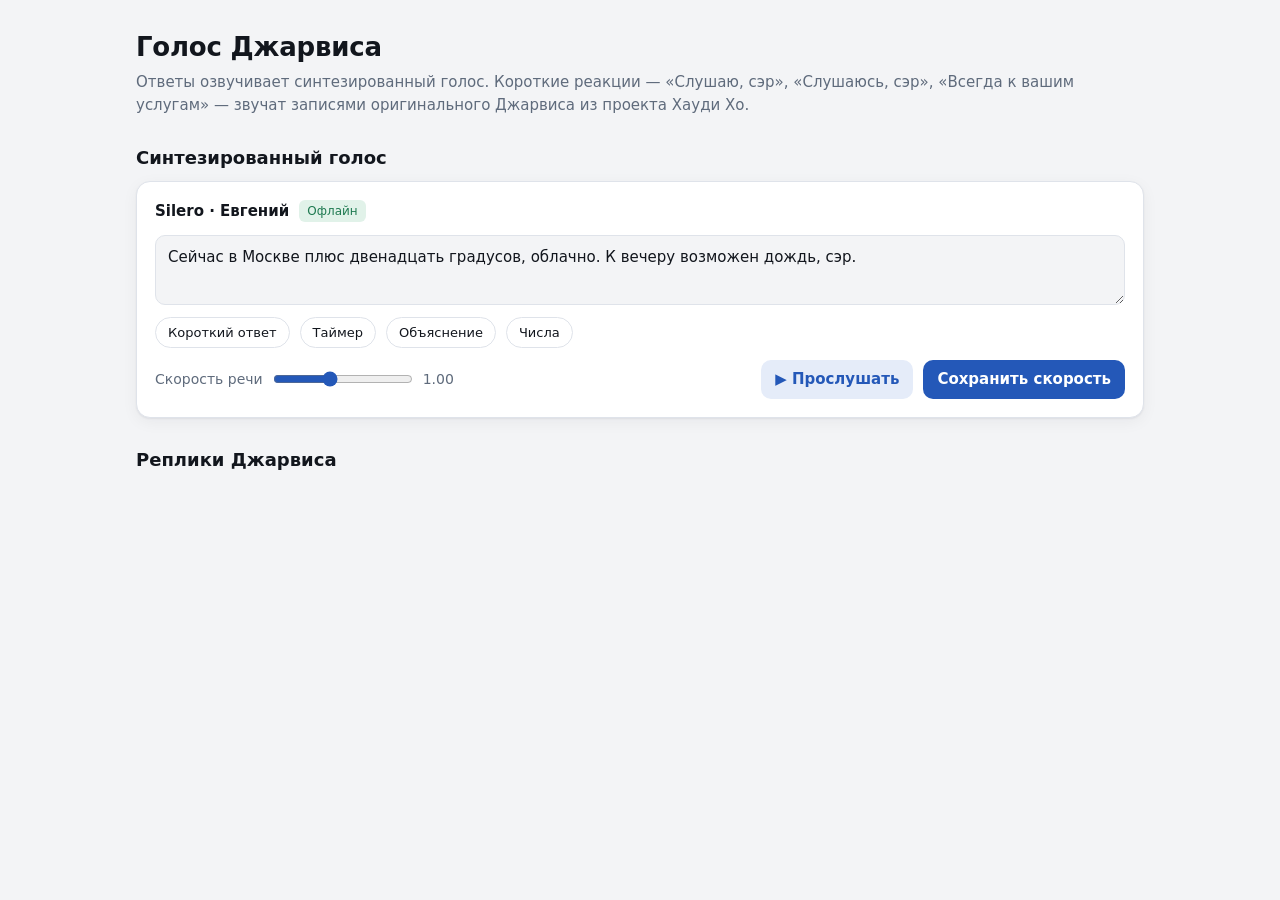
==== assistant/voicelab/static/index.html @ f2ddba7c "- Голосовой ассистент «Джарвис» для Windows: трей, кодовое слово «Джарвис», распознавание GigaAM, го" ====
<!doctype html>
<html lang="ru">
<head>
<meta charset="utf-8">
<meta name="viewport" content="width=device-width, initial-scale=1">
<title>Голос Джарвиса</title>
<style>
  :root {
    --bg: #f3f4f6; --panel: #ffffff; --text: #12161d; --muted: #5f6b7c; --line: #dfe3ea;
    --accent: #2458b8; --accent-soft: #e5ecf9; --good: #1f7a51; --good-soft: #e1f2e9;
    --shadow: 0 1px 2px rgba(15,25,40,.06), 0 4px 16px rgba(15,25,40,.05);
  }
  @media (prefers-color-scheme: dark) {
    :root {
      --bg: #0c0f14; --panel: #151a22; --text: #e6eaf1; --muted: #8b96a8; --line: #252c38;
      --accent: #6d9bf0; --accent-soft: #1a2740; --good: #4cc38a; --good-soft: #14302a; --shadow: none;
    }
  }
  * { box-sizing: border-box; }
  body { margin: 0; background: var(--bg); color: var(--text); font: 15px/1.5 "Segoe UI", system-ui, sans-serif; }
  main { max-width: 1040px; margin: 0 auto; padding: 28px 16px 64px; }
  h1 { font-size: 26px; margin: 0 0 4px; letter-spacing: -.2px; }
  .sub { color: var(--muted); margin: 0 0 22px; }
  h2 { font-size: 18px; margin: 28px 0 10px; }
  .panel { background: var(--panel); border: 1px solid var(--line); border-radius: 14px; padding: 18px; box-shadow: var(--shadow); }
  textarea { width: 100%; min-height: 70px; resize: vertical; border-radius: 10px; border: 1px solid var(--line);
             background: var(--bg); color: var(--text); padding: 10px 12px; font: inherit; }
  .row { display: flex; gap: 10px; flex-wrap: wrap; align-items: center; margin-top: 12px; }
  .chip { border: 1px solid var(--line); background: transparent; color: var(--text); border-radius: 999px; padding: 5px 12px;
          font: inherit; font-size: 13px; cursor: pointer; }
  .chip:hover { border-color: var(--accent); }
  .chip.playing { border-color: var(--accent); background: var(--accent-soft); }
  .chip small { color: var(--muted); }
  label.inline { display: inline-flex; gap: 8px; align-items: center; color: var(--muted); font-size: 14px; }
  input[type=range] { accent-color: var(--accent); width: 140px; }
  .btn { border: none; border-radius: 10px; padding: 8px 14px; font: inherit; font-weight: 600; cursor: pointer; }
  .btn.primary { background: var(--accent); color: #fff; }
  .btn.ghost { background: var(--accent-soft); color: var(--accent); }
  .btn:disabled { opacity: .55; cursor: default; }
  .metrics { color: var(--muted); font-size: 13px; font-variant-numeric: tabular-nums; }
  .badge { font-size: 12px; padding: 2px 8px; border-radius: 6px; background: var(--good-soft); color: var(--good); }
  .grid { display: grid; grid-template-columns: repeat(auto-fill, minmax(300px, 1fr)); gap: 14px; }
  .card { display: flex; flex-direction: column; gap: 10px; }
  .card.selected { border-color: var(--accent); box-shadow: 0 0 0 2px var(--accent-soft); }
  .card h3 { margin: 0; font-size: 16px; }
  .card p { margin: 0; color: var(--muted); font-size: 13.5px; }
  .reactions { display: flex; flex-wrap: wrap; gap: 6px; }
  .actions { margin-top: auto; }
  ul { margin: 6px 0 0; padding-left: 18px; color: var(--muted); font-size: 13.5px; }
  .toast { position: fixed; left: 50%; bottom: 24px; transform: translateX(-50%) translateY(20px); opacity: 0;
           background: var(--text); color: var(--bg); padding: 10px 16px; border-radius: 10px; transition: .25s; pointer-events: none; }
  .toast.show { opacity: 1; transform: translateX(-50%); }
</style>
</head>
<body>
<main>
  <h1>Голос Джарвиса</h1>
  <p class="sub">Ответы озвучивает синтезированный голос. Короткие реакции — «Слушаю, сэр», «Слушаюсь, сэр», «Всегда к вашим услугам» —
    звучат записями оригинального Джарвиса из проекта Хауди Хо.</p>

  <h2>Синтезированный голос</h2>
  <section class="panel">
    <div class="row" style="margin-top:0">
      <b id="voiceTitle">Silero · Евгений</b><span class="badge">Офлайн</span>
      <span class="metrics" id="synthMetrics"></span>
    </div>
    <ul id="voiceNotes"></ul>
    <div class="row"><textarea id="text"></textarea></div>
    <div class="row" id="presets"></div>
    <div class="row">
      <label class="inline">Скорость речи <input type="range" id="rate" min="0.8" max="1.3" step="0.05" value="1"> <span id="rateVal">1.00</span></label>
      <span style="flex:1"></span>
      <button class="btn ghost" id="speak">▶ Прослушать</button>
      <button class="btn primary" id="saveRate">Сохранить скорость</button>
    </div>
  </section>

  <h2>Реплики Джарвиса</h2>
  <div class="grid" id="packs"></div>
</main>
<div class="toast" id="toast"></div>

<script>
const PRESETS = {
  "Короткий ответ": "Сейчас в Москве плюс двенадцать градусов, облачно. К вечеру возможен дождь, сэр.",
  "Таймер": "Хорошо, через пятнадцать минут напомню: выключить плиту.",
  "Объяснение": "Оперативная память — это рабочий стол, а диск — шкаф. На столе всё под рукой, но места мало.",
  "Числа": "Курс доллара — 92 рубля 40 копеек, биткоин подорожал на 3,5%.",
};
const $ = (id) => document.getElementById(id);
const state = { pack: "", packs: [], audio: null, playingChip: null };

function toast(msg) {
  const t = $("toast"); t.textContent = msg; t.classList.add("show");
  clearTimeout(t._h); t._h = setTimeout(() => t.classList.remove("show"), 2600);
}

async function playUrl(url, init) {
  if (state.audio) state.audio.pause();
  const r = await fetch(url, init);
  if (!r.ok) throw new Error((await r.json().catch(() => ({}))).detail || r.statusText);
  const blob = await r.blob();
  const src = URL.createObjectURL(blob);
  state.audio = new Audio(src);
  await state.audio.play();
  await new Promise(res => { state.audio.onended = res; state.audio.onpause = res; });
  URL.revokeObjectURL(src);
  return r;
}

async function speak() {
  $("synthMetrics").textContent = "синтез…";
  try {
    const t0 = performance.now();
    const r = await fetch("/api/synth", { method: "POST", headers: { "Content-Type": "application/json" },
      body: JSON.stringify({ text: $("text").value, rate: +$("rate").value }) });
    const ms = r.headers.get("X-Synth-Ms"), sec = +r.headers.get("X-Audio-Sec");
    $("synthMetrics").textContent = `синтез ${ms} мс · звук ${sec.toFixed(1)} с`;
    const src = URL.createObjectURL(await r.blob());
    if (state.audio) state.audio.pause();
    state.audio = new Audio(src); await state.audio.play();
  } catch (e) { $("synthMetrics").textContent = "Ошибка: " + e.message; }
}

function renderPacks() {
  const box = $("packs"); box.innerHTML = "";
  const all = [...state.packs, { id: "none", title: "Без реплик — только синтезированный голос и короткие сигналы", reactions: [] }];
  for (const p of all) {
    const card = document.createElement("div");
    card.className = "panel card" + (p.id === state.pack ? " selected" : "");
    const [name, ...rest] = p.title.split(" — ");
    card.innerHTML = `<h3>${name}</h3><p>${rest.join(" — ")}</p><div class="reactions"></div>
      <div class="actions"><button class="btn primary" ${p.id === state.pack ? "disabled" : ""}>${p.id === state.pack ? "Используется" : "Выбрать"}</button></div>`;
    const reactions = card.querySelector(".reactions");
    for (const r of p.reactions) {
      for (let i = 0; i < r.count; i++) {
        const chip = document.createElement("button");
        chip.className = "chip";
        chip.innerHTML = r.count > 1 ? `${r.title} <small>${i + 1}</small>` : r.title;
        chip.onclick = async () => {
          document.querySelectorAll(".chip.playing").forEach(c => c.classList.remove("playing"));
          chip.classList.add("playing");
          try { await playUrl(`/api/clip/${p.id}/${r.key}/${i}`); } catch (e) { toast(e.message); }
          chip.classList.remove("playing");
        };
        reactions.appendChild(chip);
      }
    }
    card.querySelector(".btn").onclick = () => select(p.id);
    box.appendChild(card);
  }
}

async function select(packId) {
  const r = await fetch("/api/select", { method: "POST", headers: { "Content-Type": "application/json" },
    body: JSON.stringify({ pack: packId, rate: +$("rate").value }) });
  if (!r.ok) { toast("Не удалось сохранить"); return; }
  state.pack = (await r.json()).pack;
  renderPacks();
  toast("Сохранено — Джарвис уже использует этот выбор");
}

async function init() {
  const box = $("presets");
  for (const [name, text] of Object.entries(PRESETS)) {
    const b = document.createElement("button");
    b.className = "chip"; b.textContent = name; b.onclick = () => { $("text").value = text; };
    box.appendChild(b);
  }
  $("text").value = PRESETS["Короткий ответ"];
  const data = await (await fetch("/api/state")).json();
  state.pack = data.pack; state.packs = data.packs;
  $("voiceTitle").textContent = data.voice.title;
  $("voiceNotes").innerHTML = [...data.voice.pros, ...data.voice.cons].map(x => `<li>${x}</li>`).join("");
  $("rate").value = data.rate; $("rateVal").textContent = (+data.rate).toFixed(2);
  $("rate").oninput = () => { $("rateVal").textContent = (+$("rate").value).toFixed(2); };
  $("speak").onclick = speak;
  $("saveRate").onclick = () => select(state.pack);
  renderPacks();
}
init();
</script>
</body>
</html>
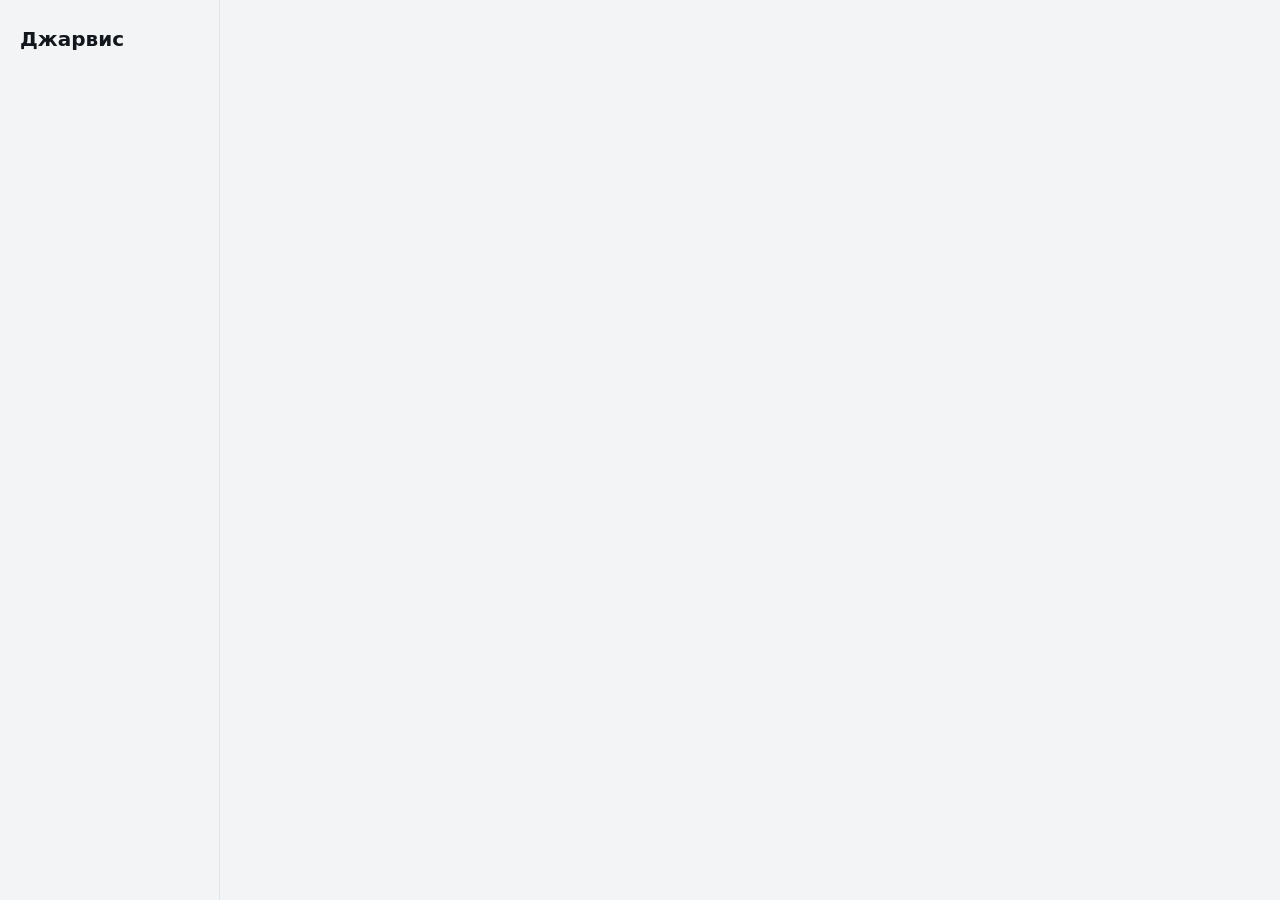
==== commit 41796c0e: "- Клон голоса Джарвиса для любых ответов (ESpeech-TTS-1 / F5-TTS по записям пакетов, видеокарта), вы" ====
--- a/assistant/voicelab/static/index.html
+++ b/assistant/voicelab/static/index.html
@@ -3,180 +3,323 @@
 <head>
 <meta charset="utf-8">
 <meta name="viewport" content="width=device-width, initial-scale=1">
-<title>Голос Джарвиса</title>
+<title>Настройки Джарвиса</title>
 <style>
   :root {
-    --bg: #f3f4f6; --panel: #ffffff; --text: #12161d; --muted: #5f6b7c; --line: #dfe3ea;
-    --accent: #2458b8; --accent-soft: #e5ecf9; --good: #1f7a51; --good-soft: #e1f2e9;
-    --shadow: 0 1px 2px rgba(15,25,40,.06), 0 4px 16px rgba(15,25,40,.05);
+    --bg: #f3f4f6; --panel: #ffffff; --text: #12161d; --muted: #5f6b7c; --line: #dfe3ea; --input: #f7f8fa;
+    --accent: #2458b8; --accent-soft: #e5ecf9; --good: #1f7a51; --good-soft: #e1f2e9; --warn: #9a5b00; --warn-soft: #fbefdc;
+    --bad: #b3413f; --shadow: 0 1px 2px rgba(15,25,40,.06), 0 4px 16px rgba(15,25,40,.05);
   }
   @media (prefers-color-scheme: dark) {
     :root {
-      --bg: #0c0f14; --panel: #151a22; --text: #e6eaf1; --muted: #8b96a8; --line: #252c38;
-      --accent: #6d9bf0; --accent-soft: #1a2740; --good: #4cc38a; --good-soft: #14302a; --shadow: none;
+      --bg: #0c0f14; --panel: #151a22; --text: #e6eaf1; --muted: #8b96a8; --line: #252c38; --input: #10141b;
+      --accent: #6d9bf0; --accent-soft: #1a2740; --good: #4cc38a; --good-soft: #14302a; --warn: #e0a64a; --warn-soft: #33281a;
+      --bad: #e0716e; --shadow: none;
     }
   }
   * { box-sizing: border-box; }
   body { margin: 0; background: var(--bg); color: var(--text); font: 15px/1.5 "Segoe UI", system-ui, sans-serif; }
-  main { max-width: 1040px; margin: 0 auto; padding: 28px 16px 64px; }
-  h1 { font-size: 26px; margin: 0 0 4px; letter-spacing: -.2px; }
-  .sub { color: var(--muted); margin: 0 0 22px; }
-  h2 { font-size: 18px; margin: 28px 0 10px; }
-  .panel { background: var(--panel); border: 1px solid var(--line); border-radius: 14px; padding: 18px; box-shadow: var(--shadow); }
-  textarea { width: 100%; min-height: 70px; resize: vertical; border-radius: 10px; border: 1px solid var(--line);
-             background: var(--bg); color: var(--text); padding: 10px 12px; font: inherit; }
-  .row { display: flex; gap: 10px; flex-wrap: wrap; align-items: center; margin-top: 12px; }
-  .chip { border: 1px solid var(--line); background: transparent; color: var(--text); border-radius: 999px; padding: 5px 12px;
-          font: inherit; font-size: 13px; cursor: pointer; }
-  .chip:hover { border-color: var(--accent); }
-  .chip.playing { border-color: var(--accent); background: var(--accent-soft); }
-  .chip small { color: var(--muted); }
-  label.inline { display: inline-flex; gap: 8px; align-items: center; color: var(--muted); font-size: 14px; }
-  input[type=range] { accent-color: var(--accent); width: 140px; }
-  .btn { border: none; border-radius: 10px; padding: 8px 14px; font: inherit; font-weight: 600; cursor: pointer; }
+  .layout { display: grid; grid-template-columns: 220px 1fr; min-height: 100vh; }
+  nav { border-right: 1px solid var(--line); padding: 24px 12px; position: sticky; top: 0; height: 100vh; overflow-y: auto; }
+  nav h1 { font-size: 20px; margin: 0 8px 18px; }
+  nav button { display: block; width: 100%; text-align: left; border: 0; background: transparent; color: var(--text);
+               font: inherit; padding: 8px 10px; border-radius: 8px; cursor: pointer; }
+  nav button:hover { background: var(--accent-soft); }
+  nav button.active { background: var(--accent-soft); color: var(--accent); font-weight: 600; }
+  main { padding: 28px 24px 80px; max-width: 920px; width: 100%; }
+  h2 { font-size: 22px; margin: 0 0 16px; }
+  h3 { font-size: 16px; margin: 22px 0 10px; }
+  .panel { background: var(--panel); border: 1px solid var(--line); border-radius: 14px; padding: 6px 18px; box-shadow: var(--shadow); }
+  .field { display: grid; grid-template-columns: 1fr minmax(240px, 360px); gap: 16px; align-items: center;
+           padding: 14px 0; border-bottom: 1px solid var(--line); }
+  .field:last-child { border-bottom: 0; }
+  .field .label b { font-weight: 600; display: block; }
+  .field .label small { color: var(--muted); }
+  .badge { font-size: 11px; padding: 1px 7px; border-radius: 6px; background: var(--warn-soft); color: var(--warn); margin-left: 6px; font-weight: 600; }
+  input[type=text], input[type=number], input[type=time], input[type=password], select, textarea {
+    width: 100%; border-radius: 8px; border: 1px solid var(--line); background: var(--input); color: var(--text);
+    padding: 7px 10px; font: inherit; }
+  textarea { min-height: 420px; font: 13px/1.5 Consolas, "Cascadia Mono", monospace; resize: vertical; }
+  input[type=range] { width: 100%; accent-color: var(--accent); }
+  input[type=checkbox] { width: 20px; height: 20px; accent-color: var(--accent); }
+  .row { display: flex; gap: 8px; align-items: center; flex-wrap: wrap; }
+  .grow { flex: 1; min-width: 0; }
+  .path { font-size: 13px; overflow: hidden; text-overflow: ellipsis; white-space: nowrap; direction: rtl; text-align: left; }
+  .btn { border: none; border-radius: 8px; padding: 7px 13px; font: inherit; font-weight: 600; cursor: pointer; white-space: nowrap; }
   .btn.primary { background: var(--accent); color: #fff; }
   .btn.ghost { background: var(--accent-soft); color: var(--accent); }
-  .btn:disabled { opacity: .55; cursor: default; }
+  .btn.small { padding: 3px 9px; font-weight: 500; }
+  .btn:disabled { opacity: .5; cursor: default; }
+  .list-item { display: flex; gap: 8px; align-items: center; margin-bottom: 6px; }
+  .chip { border: 1px solid var(--line); background: transparent; color: var(--text); border-radius: 999px; padding: 4px 11px;
+          font: inherit; font-size: 13px; cursor: pointer; }
+  .chip:hover, .chip.playing { border-color: var(--accent); background: var(--accent-soft); }
+  .chip small { color: var(--muted); }
+  .grid { display: grid; grid-template-columns: repeat(auto-fill, minmax(270px, 1fr)); gap: 12px; }
+  .card { background: var(--panel); border: 1px solid var(--line); border-radius: 12px; padding: 14px; display: flex; flex-direction: column; gap: 8px; }
+  .card.selected { border-color: var(--accent); box-shadow: 0 0 0 2px var(--accent-soft); }
+  .card h4 { margin: 0; font-size: 15px; }
+  .card p, .card li { margin: 0; color: var(--muted); font-size: 13px; }
+  .card ul { margin: 0; padding-left: 18px; }
   .metrics { color: var(--muted); font-size: 13px; font-variant-numeric: tabular-nums; }
-  .badge { font-size: 12px; padding: 2px 8px; border-radius: 6px; background: var(--good-soft); color: var(--good); }
-  .grid { display: grid; grid-template-columns: repeat(auto-fill, minmax(300px, 1fr)); gap: 14px; }
-  .card { display: flex; flex-direction: column; gap: 10px; }
-  .card.selected { border-color: var(--accent); box-shadow: 0 0 0 2px var(--accent-soft); }
-  .card h3 { margin: 0; font-size: 16px; }
-  .card p { margin: 0; color: var(--muted); font-size: 13.5px; }
-  .reactions { display: flex; flex-wrap: wrap; gap: 6px; }
-  .actions { margin-top: auto; }
-  ul { margin: 6px 0 0; padding-left: 18px; color: var(--muted); font-size: 13.5px; }
+  table { width: 100%; border-collapse: collapse; font-size: 14px; font-variant-numeric: tabular-nums; }
+  th, td { text-align: left; padding: 8px 6px; border-bottom: 1px solid var(--line); }
+  th { color: var(--muted); font-weight: 600; font-size: 13px; }
+  .note { color: var(--muted); font-size: 13.5px; margin: 8px 0 14px; }
+  .banner { display: none; position: sticky; top: 0; z-index: 5; background: var(--warn-soft); color: var(--warn);
+            border: 1px solid var(--line); border-radius: 10px; padding: 10px 14px; margin-bottom: 16px; }
+  .banner.show { display: flex; gap: 12px; align-items: center; }
   .toast { position: fixed; left: 50%; bottom: 24px; transform: translateX(-50%) translateY(20px); opacity: 0;
-           background: var(--text); color: var(--bg); padding: 10px 16px; border-radius: 10px; transition: .25s; pointer-events: none; }
+           background: var(--text); color: var(--bg); padding: 10px 16px; border-radius: 10px; transition: .25s; pointer-events: none; z-index: 10; }
   .toast.show { opacity: 1; transform: translateX(-50%); }
+  .ok { color: var(--good); } .bad { color: var(--bad); }
+  @media (max-width: 760px) {
+    .layout { grid-template-columns: 1fr; }
+    nav { position: static; height: auto; border-right: 0; border-bottom: 1px solid var(--line); display: flex; flex-wrap: wrap; gap: 4px; padding: 12px; }
+    nav h1 { width: 100%; margin: 0 0 6px; }
+    nav button { width: auto; }
+    .field { grid-template-columns: 1fr; gap: 8px; }
+    main { padding: 18px 16px 60px; }
+  }
 </style>
 </head>
 <body>
-<main>
-  <h1>Голос Джарвиса</h1>
-  <p class="sub">Ответы озвучивает синтезированный голос. Короткие реакции — «Слушаю, сэр», «Слушаюсь, сэр», «Всегда к вашим услугам» —
-    звучат записями оригинального Джарвиса из проекта Хауди Хо.</p>
-
-  <h2>Синтезированный голос</h2>
-  <section class="panel">
-    <div class="row" style="margin-top:0">
-      <b id="voiceTitle">Silero · Евгений</b><span class="badge">Офлайн</span>
-      <span class="metrics" id="synthMetrics"></span>
-    </div>
-    <ul id="voiceNotes"></ul>
-    <div class="row"><textarea id="text"></textarea></div>
-    <div class="row" id="presets"></div>
-    <div class="row">
-      <label class="inline">Скорость речи <input type="range" id="rate" min="0.8" max="1.3" step="0.05" value="1"> <span id="rateVal">1.00</span></label>
-      <span style="flex:1"></span>
-      <button class="btn ghost" id="speak">▶ Прослушать</button>
-      <button class="btn primary" id="saveRate">Сохранить скорость</button>
-    </div>
-  </section>
-
-  <h2>Реплики Джарвиса</h2>
-  <div class="grid" id="packs"></div>
-</main>
+<div class="layout">
+  <nav id="nav"><h1>Джарвис</h1></nav>
+  <main>
+    <div class="banner" id="banner"><span class="grow">Часть изменений вступит в силу после перезапуска.</span>
+      <button class="btn primary" id="restartBtn">Перезапустить Джарвиса</button></div>
+    <div id="page"></div>
+  </main>
+</div>
 <div class="toast" id="toast"></div>
 
 <script>
-const PRESETS = {
-  "Короткий ответ": "Сейчас в Москве плюс двенадцать градусов, облачно. К вечеру возможен дождь, сэр.",
-  "Таймер": "Хорошо, через пятнадцать минут напомню: выключить плиту.",
-  "Объяснение": "Оперативная память — это рабочий стол, а диск — шкаф. На столе всё под рукой, но места мало.",
-  "Числа": "Курс доллара — 92 рубля 40 копеек, биткоин подорожал на 3,5%.",
+const $ = (s, el = document) => el.querySelector(s);
+const h = (tag, attrs = {}, ...kids) => {
+  const el = document.createElement(tag);
+  for (const [k, v] of Object.entries(attrs)) {
+    if (k.startsWith("on")) el.addEventListener(k.slice(2), v);
+    else if (k === "class") el.className = v;
+    else if (v !== undefined && v !== null && v !== false) el.setAttribute(k, v === true ? "" : v);
+  }
+  for (const kid of kids.flat()) if (kid !== null && kid !== undefined) el.append(kid.nodeType ? kid : document.createTextNode(kid));
+  return el;
 };
-const $ = (id) => document.getElementById(id);
-const state = { pack: "", packs: [], audio: null, playingChip: null };
-
-function toast(msg) {
-  const t = $("toast"); t.textContent = msg; t.classList.add("show");
-  clearTimeout(t._h); t._h = setTimeout(() => t.classList.remove("show"), 2600);
-}
-
-async function playUrl(url, init) {
-  if (state.audio) state.audio.pause();
+const api = async (url, body) => {
+  const r = await fetch(url, body === undefined ? {} : { method: "POST", headers: { "Content-Type": "application/json" }, body: JSON.stringify(body) });
+  const data = await r.json().catch(() => ({}));
+  if (!r.ok) throw new Error(data.detail || r.statusText);
+  return data;
+};
+const toast = (msg) => { const t = $("#toast"); t.textContent = msg; t.classList.add("show"); clearTimeout(t._h); t._h = setTimeout(() => t.classList.remove("show"), 2600); };
+const getPath = (obj, key) => key.split(".").reduce((o, k) => (o == null ? undefined : o[k]), obj);
+const S = { sections: [], values: {}, canRestart: false, devices: null, ollama: null, audio: null };
+
+async function save(key, value) {
+  try {
+    const r = await api("/api/settings", { changes: { [key]: value } });
+    let node = S.values; const parts = key.split("."); parts.slice(0, -1).forEach(p => node = node[p] ??= {}); node[parts.at(-1)] = value;
+    if (r.restart.length) { $("#banner").classList.add("show"); toast("Сохранено — нужен перезапуск"); } else toast("Сохранено");
+  } catch (e) { toast(e.message); }
+}
+
+// ---------------------------------------------------------------- field widgets
+function widget(f) {
+  const v = getPath(S.values, f.key);
+  const num = (x) => (f.step && f.step < 1 ? parseFloat(x) : parseInt(x, 10));
+  switch (f.type) {
+    case "bool": return h("input", { type: "checkbox", checked: !!v, onchange: e => save(f.key, e.target.checked) });
+    case "text": case "hotkey": return h("input", { type: "text", value: v ?? "", onchange: e => save(f.key, e.target.value.trim()) });
+    case "time": return h("input", { type: "time", value: v ?? "", onchange: e => save(f.key, e.target.value) });
+    case "number": return h("input", { type: "number", value: v ?? 0, min: f.min, max: f.max, step: f.step ?? 1, onchange: e => save(f.key, num(e.target.value)) });
+    case "range": {
+      const out = h("span", { class: "metrics" }, (+v).toFixed(2));
+      return h("div", { class: "row" }, h("input", { type: "range", class: "grow", value: v, min: f.min, max: f.max, step: f.step,
+        oninput: e => out.textContent = (+e.target.value).toFixed(2), onchange: e => save(f.key, parseFloat(e.target.value)) }), out);
+    }
+    case "select": return selectEl(f.options, v, val => save(f.key, val));
+    case "device_in": case "device_out": {
+      const el = selectEl([[v ?? "", v || "Системный по умолчанию"]], v ?? "", val => save(f.key, val));
+      loadDevices().then(d => fillSelect(el, f.type === "device_in" ? d.inputs : d.outputs, v ?? ""));
+      return el;
+    }
+    case "ollama": {
+      const el = selectEl([[v, v]], v, val => save(f.key, val));
+      loadOllama().then(d => fillSelect(el, d.models.map(m => [m, m]).concat(d.models.includes(v) ? [] : [[v, v + " (не скачана)"]]), v));
+      return el;
+    }
+    case "folder": {
+      const path = h("span", { class: "path grow", title: v }, v);
+      return h("div", { class: "row" }, path, h("button", { class: "btn ghost small", onclick: async () => {
+        const r = await api("/api/pick-folder", { initial: v || "" }); if (r.path) { path.textContent = r.path; path.title = r.path; save(f.key, r.path); }
+      } }, "Выбрать…"));
+    }
+    case "folders": case "list": {
+      const items = [...(v || [])];
+      const box = h("div");
+      const render = () => {
+        box.replaceChildren(...items.map((it, i) => h("div", { class: "list-item" },
+          f.type === "folders" ? h("span", { class: "path grow", title: it }, it)
+                               : h("input", { type: "text", class: "grow", value: it, onchange: e => { items[i] = e.target.value.trim(); save(f.key, items.filter(Boolean)); } }),
+          h("button", { class: "btn ghost small", title: "Убрать", onclick: () => { items.splice(i, 1); render(); save(f.key, items); } }, "✕"))),
+          h("button", { class: "btn ghost small", onclick: async () => {
+            if (f.type === "folders") { const r = await api("/api/pick-folder", {}); if (r.path && !items.includes(r.path)) { items.push(r.path); render(); save(f.key, items); } }
+            else { items.push(""); render(); }
+          } }, f.type === "folders" ? "Добавить папку…" : "Добавить"));
+      };
+      render();
+      return box;
+    }
+    case "chain": {
+      const all = f.options.map(o => o[0]);
+      let order = [...(v || [])]; all.forEach(x => { if (!order.includes(x)) order.push(x); });
+      const enabled = new Set(v || []);
+      const box = h("div");
+      const commit = () => save(f.key, order.filter(x => enabled.has(x)));
+      const render = () => box.replaceChildren(...order.map((x, i) => h("div", { class: "list-item" },
+        h("input", { type: "checkbox", checked: enabled.has(x), onchange: e => { e.target.checked ? enabled.add(x) : enabled.delete(x); commit(); } }),
+        h("span", { class: "grow" }, `${i + 1}. ${f.options.find(o => o[0] === x)?.[1] ?? x}`),
+        h("button", { class: "btn ghost small", disabled: i === 0, onclick: () => { [order[i - 1], order[i]] = [order[i], order[i - 1]]; render(); commit(); } }, "↑"),
+        h("button", { class: "btn ghost small", disabled: i === order.length - 1, onclick: () => { [order[i + 1], order[i]] = [order[i], order[i + 1]]; render(); commit(); } }, "↓"))));
+      render();
+      return box;
+    }
+  }
+  return h("span", {}, String(v));
+}
+function selectEl(options, value, onchange) { const el = h("select", { onchange: e => onchange(e.target.value) }); fillSelect(el, options, value); return el; }
+function fillSelect(el, options, value) { el.replaceChildren(...options.map(([val, label]) => h("option", { value: val, selected: val === value }, label))); }
+async function loadDevices() { return S.devices ??= await api("/api/devices"); }
+async function loadOllama() { return S.ollama ??= await api("/api/ollama"); }
+
+function renderFields(fields) {
+  return h("div", { class: "panel" }, fields.map(f => h("div", { class: "field" },
+    h("div", { class: "label" }, h("b", {}, f.label, f.restart ? h("span", { class: "badge" }, "перезапуск") : null), f.hint ? h("small", {}, f.hint) : null),
+    h("div", {}, widget(f)))));
+}
+
+// ---------------------------------------------------------------- special pages
+async function playAudio(url, init) {
+  if (S.audio) S.audio.pause();
   const r = await fetch(url, init);
   if (!r.ok) throw new Error((await r.json().catch(() => ({}))).detail || r.statusText);
-  const blob = await r.blob();
-  const src = URL.createObjectURL(blob);
-  state.audio = new Audio(src);
-  await state.audio.play();
-  await new Promise(res => { state.audio.onended = res; state.audio.onpause = res; });
+  const src = URL.createObjectURL(await r.blob());
+  S.audio = new Audio(src); await S.audio.play();
+  await new Promise(res => { S.audio.onended = res; S.audio.onpause = res; });
   URL.revokeObjectURL(src);
   return r;
 }
 
-async function speak() {
-  $("synthMetrics").textContent = "синтез…";
+async function voicePage(fields) {
+  const st = await api("/api/state");
+  const text = h("textarea", { style: "min-height:70px" }, "Слушаюсь, сэр. Сейчас в Москве плюс двенадцать градусов, облачно. Напомню через пятнадцать минут.");
+  const voiceCards = h("div", { class: "grid" }, st.voices.map(v => {
+    const metrics = h("div", { class: "metrics" });
+    const selected = v.id === S.values.tts.voice;
+    return h("div", { class: "card" + (selected ? " selected" : "") },
+      h("h4", {}, v.title), h("ul", {}, [...v.pros, ...v.cons].map(x => h("li", {}, x))), metrics,
+      h("div", { class: "row" },
+        h("button", { class: "btn ghost small", onclick: async () => {
+          metrics.textContent = v.engine === "clone" ? "синтез… (первая загрузка модели до 40 с)" : "синтез…";
+          try {
+            const r = await playAudio("/api/synth", { method: "POST", headers: { "Content-Type": "application/json" },
+              body: JSON.stringify({ text: text.value, voice_id: v.id, rate: S.values.tts.rate }) });
+            metrics.textContent = `синтез ${r.headers.get("X-Synth-Ms")} мс · звук ${(+r.headers.get("X-Audio-Sec")).toFixed(1)} с`;
+          } catch (e) { metrics.textContent = "Ошибка: " + e.message; }
+        } }, "▶ Слушать"),
+        h("button", { class: "btn primary small", disabled: selected, onclick: async () => { await save("tts.voice", v.id); route("Голос"); } }, selected ? "Используется" : "Выбрать")));
+  }));
+  const packCards = h("div", { class: "grid" }, [...st.packs, { id: "none", title: "Без реплик — только синтезированный голос", reactions: [] }].map(p => {
+    const [name, ...rest] = p.title.split(" — ");
+    const chips = h("div", { class: "row" });
+    for (const r of p.reactions) for (let i = 0; i < r.count; i++) {
+      const chip = h("button", { class: "chip", onclick: async () => {
+        document.querySelectorAll(".chip.playing").forEach(c => c.classList.remove("playing")); chip.classList.add("playing");
+        try { await playAudio(`/api/clip/${p.id}/${r.key}/${i}`); } catch (e) { toast(e.message); } chip.classList.remove("playing");
+      } }, r.title, r.count > 1 ? h("small", {}, " " + (i + 1)) : null);
+      chips.append(chip);
+    }
+    const selected = p.id === S.values.voice.pack;
+    return h("div", { class: "card" + (selected ? " selected" : "") }, h("h4", {}, name), h("p", {}, rest.join(" — ")), chips,
+      h("div", {}, h("button", { class: "btn primary small", disabled: selected, onclick: async () => { await save("voice.pack", p.id); route("Голос"); } }, selected ? "Используется" : "Выбрать")));
+  }));
+  return [h("h3", {}, "Голос ответов"), h("p", { class: "note" }, "Клон голоса Джарвиса синтезируется на видеокарте моделью ESpeech-TTS-1 по записям из пакета. Silero — мгновенный, на процессоре."),
+          text, h("div", { style: "height:12px" }), voiceCards,
+          h("h3", {}, "Параметры"), renderFields(fields.filter(f => !["tts.voice", "voice.pack"].includes(f.key))),
+          h("h3", {}, "Записанные реплики"), h("p", { class: "note" }, "Короткие реакции оригинального Джарвиса: «Слушаю, сэр», «Слушаюсь, сэр», приветствия, шутки."), packCards];
+}
+
+async function aiPage(fields) {
+  const ai = await api("/api/ai");
+  const keys = await api("/api/keys");
+  const rows = Object.entries(ai.status).map(([name, status]) => {
+    const u = ai.today[name] || { requests: 0, in: 0, out: 0 };
+    const limit = ai.limits[name];
+    return h("tr", {}, h("td", {}, name), h("td", { class: status === "готов" ? "ok" : "bad" }, status),
+      h("td", {}, `${u.requests}${limit ? " / " + limit : ""}`), h("td", {}, `${u.in.toLocaleString("ru")} / ${u.out.toLocaleString("ru")}`));
+  });
+  const keyRows = Object.entries(keys).map(([name, set]) => {
+    const input = h("input", { type: "password", placeholder: set ? "ключ задан — введите новый, чтобы заменить" : "вставьте ключ" });
+    return h("div", { class: "field" }, h("div", { class: "label" }, h("b", {}, name), h("small", { class: set ? "ok" : "bad" }, set ? "задан" : "не задан")),
+      h("div", { class: "row" }, h("div", { class: "grow" }, input), h("button", { class: "btn ghost small", onclick: async () => {
+        if (!input.value.trim()) return; await api("/api/keys", { name, value: input.value.trim() }); input.value = "";
+        $("#banner").classList.add("show"); toast("Ключ сохранён в .env — нужен перезапуск");
+      } }, "Сохранить")));
+  });
+  return [renderFields(fields),
+          h("h3", {}, "Расход сегодня"), h("p", { class: "note" }, "Запросы и токены (вход / выход). Локальная модель бесплатна; облако ограничено лимитами выше."),
+          h("div", { class: "panel" }, h("table", {}, h("tr", {}, h("th", {}, "Провайдер"), h("th", {}, "Состояние"), h("th", {}, "Запросов"), h("th", {}, "Токены")), rows)),
+          h("h3", {}, "Ключи API"), h("p", { class: "note" }, "Ключи хранятся только в файле .env на этом компьютере и не показываются."),
+          h("div", { class: "panel" }, keyRows)];
+}
+
+async function scenariosPage() {
+  const sc = await api("/api/scenarios");
+  const area = h("textarea", { spellcheck: "false" }, sc.text);
+  return [h("p", { class: "note" }, "Фраза → действия. Шаги: open, url, close, say, reaction, wait, timer, media, music, search, minimize_all, command. Подсказки — в комментариях файла."),
+          area, h("div", { class: "row", style: "margin-top:10px" }, h("span", { class: "metrics grow" }, sc.path),
+          h("button", { class: "btn primary", onclick: async () => {
+            try { const r = await api("/api/scenarios", { text: area.value }); toast(`Сохранено, сценариев: ${r.count}`); } catch (e) { toast(e.message); }
+          } }, "Сохранить"))];
+}
+
+async function phrasesPage() {
+  const pb = await api("/api/phrasebook");
+  if (!pb.items.length) return [h("p", { class: "note" }, "Пока пусто. Когда вы говорите непредусмотренную фразу, модель переводит её в команду и Джарвис запоминает перевод — в следующий раз без модели и без токенов.")];
+  const rows = pb.items.map(it => h("tr", {}, h("td", {}, it.phrase), h("td", {}, it.commands.join(" → ")), h("td", {}, it.uses),
+    h("td", {}, h("button", { class: "btn ghost small", onclick: async () => { await api("/api/phrasebook/delete", { text: it.phrase }); route("Выученные фразы"); } }, "Забыть"))));
+  return [h("p", { class: "note" }, "Свободные формулировки, которые модель перевела в команды. Если перевод неверный — удалите строку."),
+          h("div", { class: "panel" }, h("table", {}, h("tr", {}, h("th", {}, "Фраза"), h("th", {}, "Команды"), h("th", {}, "Раз"), h("th", {})), rows))];
+}
+
+// ---------------------------------------------------------------- routing
+const EXTRA = ["Сценарии", "Выученные фразы"];
+async function route(title) {
+  document.querySelectorAll("nav button").forEach(b => b.classList.toggle("active", b.textContent === title));
+  const page = $("#page");
+  const section = S.sections.find(s => s.title === title);
+  let body;
   try {
-    const t0 = performance.now();
-    const r = await fetch("/api/synth", { method: "POST", headers: { "Content-Type": "application/json" },
-      body: JSON.stringify({ text: $("text").value, rate: +$("rate").value }) });
-    const ms = r.headers.get("X-Synth-Ms"), sec = +r.headers.get("X-Audio-Sec");
-    $("synthMetrics").textContent = `синтез ${ms} мс · звук ${sec.toFixed(1)} с`;
-    const src = URL.createObjectURL(await r.blob());
-    if (state.audio) state.audio.pause();
-    state.audio = new Audio(src); await state.audio.play();
-  } catch (e) { $("synthMetrics").textContent = "Ошибка: " + e.message; }
-}
-
-function renderPacks() {
-  const box = $("packs"); box.innerHTML = "";
-  const all = [...state.packs, { id: "none", title: "Без реплик — только синтезированный голос и короткие сигналы", reactions: [] }];
-  for (const p of all) {
-    const card = document.createElement("div");
-    card.className = "panel card" + (p.id === state.pack ? " selected" : "");
-    const [name, ...rest] = p.title.split(" — ");
-    card.innerHTML = `<h3>${name}</h3><p>${rest.join(" — ")}</p><div class="reactions"></div>
-      <div class="actions"><button class="btn primary" ${p.id === state.pack ? "disabled" : ""}>${p.id === state.pack ? "Используется" : "Выбрать"}</button></div>`;
-    const reactions = card.querySelector(".reactions");
-    for (const r of p.reactions) {
-      for (let i = 0; i < r.count; i++) {
-        const chip = document.createElement("button");
-        chip.className = "chip";
-        chip.innerHTML = r.count > 1 ? `${r.title} <small>${i + 1}</small>` : r.title;
-        chip.onclick = async () => {
-          document.querySelectorAll(".chip.playing").forEach(c => c.classList.remove("playing"));
-          chip.classList.add("playing");
-          try { await playUrl(`/api/clip/${p.id}/${r.key}/${i}`); } catch (e) { toast(e.message); }
-          chip.classList.remove("playing");
-        };
-        reactions.appendChild(chip);
-      }
-    }
-    card.querySelector(".btn").onclick = () => select(p.id);
-    box.appendChild(card);
-  }
-}
-
-async function select(packId) {
-  const r = await fetch("/api/select", { method: "POST", headers: { "Content-Type": "application/json" },
-    body: JSON.stringify({ pack: packId, rate: +$("rate").value }) });
-  if (!r.ok) { toast("Не удалось сохранить"); return; }
-  state.pack = (await r.json()).pack;
-  renderPacks();
-  toast("Сохранено — Джарвис уже использует этот выбор");
+    if (title === "Голос") body = await voicePage(section.fields);
+    else if (title === "ИИ") body = await aiPage(section.fields);
+    else if (title === "Сценарии") body = await scenariosPage();
+    else if (title === "Выученные фразы") body = await phrasesPage();
+    else body = [renderFields(section.fields)];
+  } catch (e) { body = [h("p", { class: "bad" }, "Ошибка: " + e.message)]; }
+  page.replaceChildren(h("h2", {}, title), ...body);
+  history.replaceState(null, "", "#" + encodeURIComponent(title));
 }
 
 async function init() {
-  const box = $("presets");
-  for (const [name, text] of Object.entries(PRESETS)) {
-    const b = document.createElement("button");
-    b.className = "chip"; b.textContent = name; b.onclick = () => { $("text").value = text; };
-    box.appendChild(b);
-  }
-  $("text").value = PRESETS["Короткий ответ"];
-  const data = await (await fetch("/api/state")).json();
-  state.pack = data.pack; state.packs = data.packs;
-  $("voiceTitle").textContent = data.voice.title;
-  $("voiceNotes").innerHTML = [...data.voice.pros, ...data.voice.cons].map(x => `<li>${x}</li>`).join("");
-  $("rate").value = data.rate; $("rateVal").textContent = (+data.rate).toFixed(2);
-  $("rate").oninput = () => { $("rateVal").textContent = (+$("rate").value).toFixed(2); };
-  $("speak").onclick = speak;
-  $("saveRate").onclick = () => select(state.pack);
-  renderPacks();
+  const data = await api("/api/settings");
+  S.sections = data.sections; S.values = data.values; S.canRestart = data.can_restart;
+  const nav = $("#nav");
+  for (const title of [...S.sections.map(s => s.title), ...EXTRA]) nav.append(h("button", { onclick: () => route(title) }, title));
+  $("#restartBtn").disabled = !S.canRestart;
+  $("#restartBtn").onclick = async () => { await api("/api/restart", {}); toast("Перезапускаю…"); $("#banner").classList.remove("show"); setTimeout(() => location.reload(), 12000); };
+  const start = decodeURIComponent(location.hash.slice(1)) || "Основное";
+  route([...S.sections.map(s => s.title), ...EXTRA].includes(start) ? start : "Основное");
 }
 init();
 </script>
